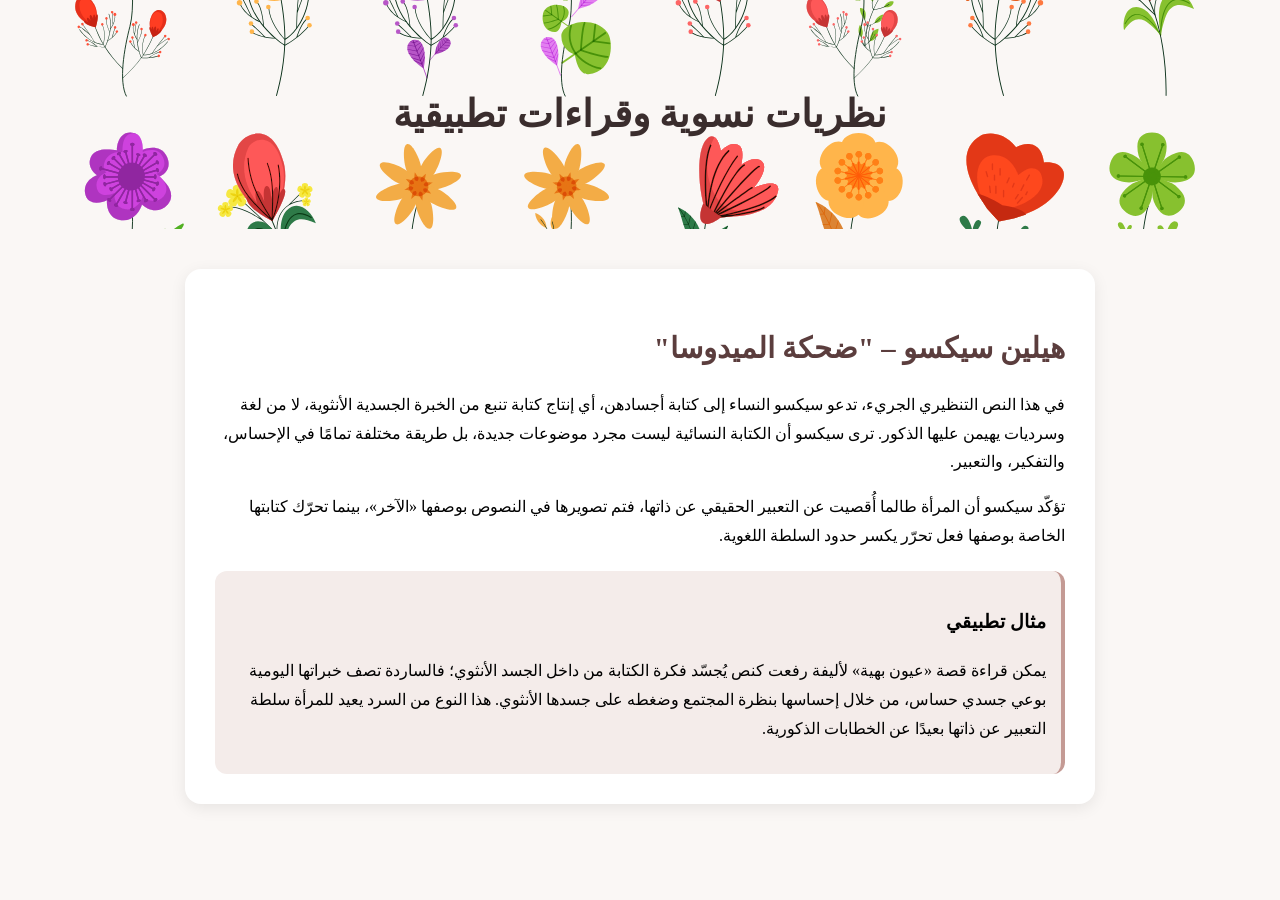
==== index.html @ 8f95ab70 "Rename hi.html to index.html" ====
<!DOCTYPE html>
<html lang="ar" dir="rtl">
  <head>
    <meta charset="UTF-8" />
    <meta name="viewport" content="width=device-width, initial-scale=1.0" />
    <title>نظريات نسوية</title>
    <style>
      body {
        margin: 0;
        padding: 0;
        font-family: 'Amiri', serif;
        background: #faf7f5;
        line-height: 1.8;
      }
      header {
        background: url('flowers.svg') center/cover no-repeat;
        padding: 80px 20px;
        text-align: center;
        color: #3a2d2d;
      }
      header h1 {
        font-size: 2.4rem;
        margin: 0;
      }
      .section {
        max-width: 850px;
        margin: 40px auto;
        background: #ffffff;
        padding: 30px;
        border-radius: 16px;
        box-shadow: 0 4px 16px rgba(0, 0, 0, 0.08);
      }
      .section h2 {
        font-size: 1.8rem;
        margin-bottom: 15px;
        color: #5b3d3d;
      }
      .example {
        background: #f4ecea;
        padding: 15px;
        border-radius: 12px;
        margin-top: 20px;
        border-right: 4px solid #c49a94;
      }
    </style>
  </head>
  <body>
    <header>
      <h1>نظريات نسوية وقراءات تطبيقية</h1>
    </header>

    <section class="section">
      <h2>هيلين سيكسو – "ضحكة الميدوسا"</h2>
      <p>
        في هذا النص التنظيري الجريء، تدعو سيكسو النساء إلى كتابة أجسادهن، أي
        إنتاج كتابة تنبع من الخبرة الجسدية الأنثوية، لا من لغة وسرديات يهيمن
        عليها الذكور. ترى سيكسو أن الكتابة النسائية ليست مجرد موضوعات جديدة، بل
        طريقة مختلفة تمامًا في الإحساس، والتفكير، والتعبير.
      </p>
      <p>
        تؤكّد سيكسو أن المرأة طالما أُقصيت عن التعبير الحقيقي عن ذاتها، فتم
        تصويرها في النصوص بوصفها «الآخر»، بينما تحرّك كتابتها الخاصة بوصفها فعل
        تحرّر يكسر حدود السلطة اللغوية.
      </p>

      <div class="example">
        <h3>مثال تطبيقي</h3>
        <p>
          يمكن قراءة قصة «عيون بهية» لأليفة رفعت كنص يُجسّد فكرة الكتابة من داخل
          الجسد الأنثوي؛ فالساردة تصف خبراتها اليومية بوعي جسدي حساس، من خلال
          إحساسها بنظرة المجتمع وضغطه على جسدها الأنثوي. هذا النوع من السرد يعيد
          للمرأة سلطة التعبير عن ذاتها بعيدًا عن الخطابات الذكورية.
        </p>
      </div>
    </section>
  </body>
</html>
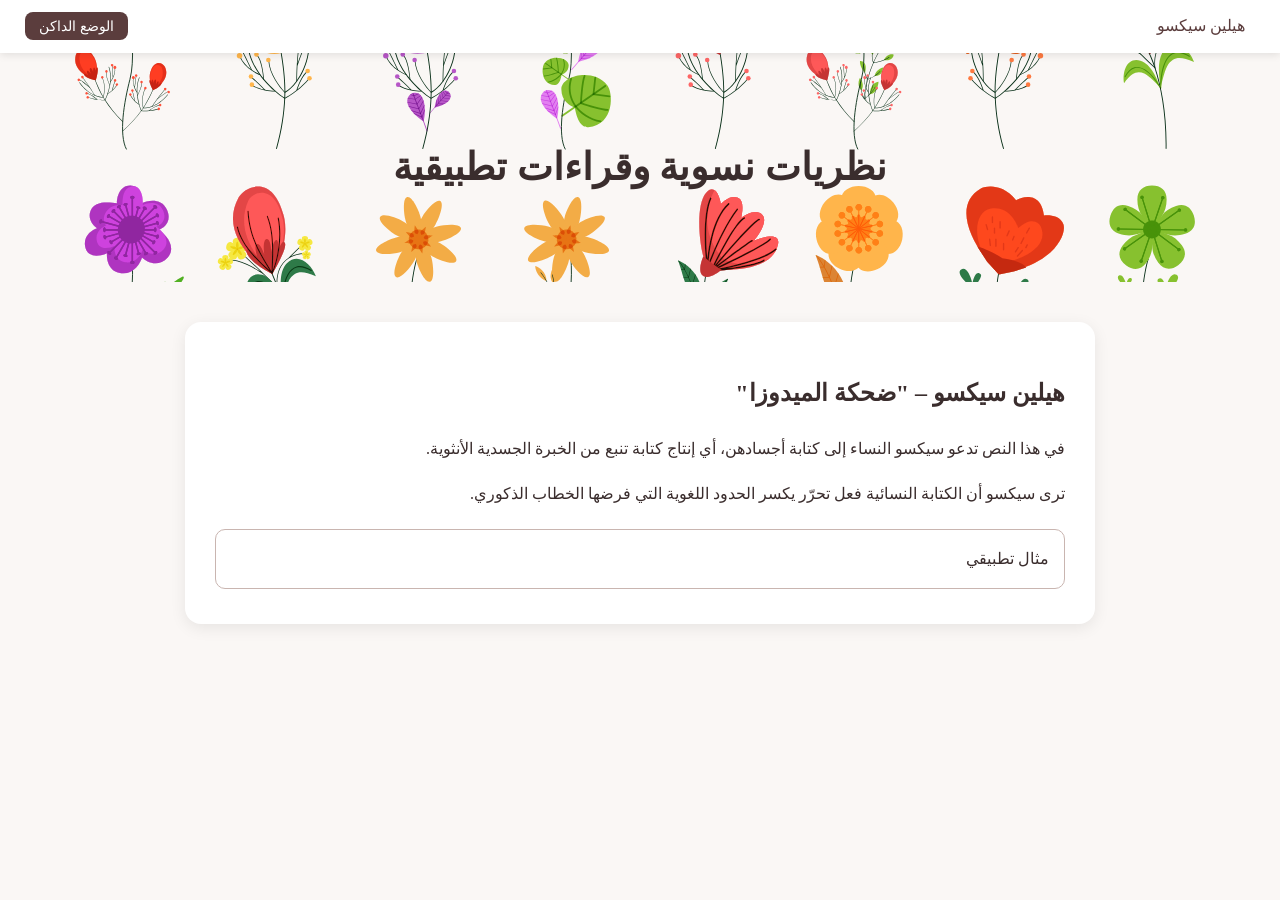
==== commit cccd932d: "make ui changes" ====
--- a/index.html
+++ b/index.html
@@ -9,69 +9,163 @@
         margin: 0;
         padding: 0;
         font-family: 'Amiri', serif;
-        background: #faf7f5;
+        background: var(--bg);
+        color: var(--text);
         line-height: 1.8;
+        transition: background 0.3s, color 0.3s;
       }
+
+      :root {
+        --bg: #faf7f5;
+        --text: #3a2d2d;
+        --card-bg: #ffffff;
+        --accent: #5b3d3d;
+      }
+
+      .dark-mode {
+        --bg: #1e1b1b;
+        --text: #f2e9e4;
+        --card-bg: #2c2727;
+        --accent: #d4c2c2;
+      }
+
       header {
         background: url('flowers.svg') center/cover no-repeat;
         padding: 80px 20px;
         text-align: center;
-        color: #3a2d2d;
       }
+
       header h1 {
         font-size: 2.4rem;
         margin: 0;
       }
+
+      /* Navigation */
+      nav {
+        background: var(--card-bg);
+        padding: 12px 25px;
+        display: flex;
+        justify-content: space-between;
+        align-items: center;
+        position: sticky;
+        top: 0;
+        box-shadow: 0 2px 8px rgba(0, 0, 0, 0.1);
+        z-index: 1000;
+      }
+
+      nav a {
+        color: var(--accent);
+        text-decoration: none;
+        margin: 0 10px;
+        font-size: 1rem;
+      }
+
+      /* Dark mode button */
+      #toggleMode {
+        padding: 6px 14px;
+        border: none;
+        cursor: pointer;
+        background: var(--accent);
+        color: #fff;
+        border-radius: 8px;
+        font-size: 0.9rem;
+      }
+
       .section {
         max-width: 850px;
         margin: 40px auto;
-        background: #ffffff;
+        background: var(--card-bg);
         padding: 30px;
         border-radius: 16px;
         box-shadow: 0 4px 16px rgba(0, 0, 0, 0.08);
+        opacity: 0;
+        transform: translateY(20px);
+        transition: 0.8s ease;
       }
-      .section h2 {
-        font-size: 1.8rem;
-        margin-bottom: 15px;
-        color: #5b3d3d;
+
+      .show {
+        opacity: 1 !important;
+        transform: none !important;
       }
-      .example {
+
+      /* Accordion */
+      .accordion {
+        background: var(--card-bg);
+        border: 1px solid #c9b5b0;
+        padding: 15px;
+        border-radius: 10px;
+        cursor: pointer;
+        margin-top: 20px;
+      }
+
+      .panel {
+        max-height: 0;
+        overflow: hidden;
+        transition: max-height 0.4s ease;
         background: #f4ecea;
-        padding: 15px;
-        border-radius: 12px;
-        margin-top: 20px;
-        border-right: 4px solid #c49a94;
+        padding: 0 15px;
+        border-radius: 10px;
+        margin-top: 5px;
       }
     </style>
   </head>
   <body>
+    <nav>
+      <div>
+        <a href="#cixous">هيلين سيكسو</a>
+      </div>
+      <button id="toggleMode">الوضع الداكن</button>
+    </nav>
+
     <header>
       <h1>نظريات نسوية وقراءات تطبيقية</h1>
     </header>
 
-    <section class="section">
-      <h2>هيلين سيكسو – "ضحكة الميدوسا"</h2>
+    <section class="section" id="cixous">
+      <h2>هيلين سيكسو – "ضحكة الميدوزا"</h2>
       <p>
-        في هذا النص التنظيري الجريء، تدعو سيكسو النساء إلى كتابة أجسادهن، أي
-        إنتاج كتابة تنبع من الخبرة الجسدية الأنثوية، لا من لغة وسرديات يهيمن
-        عليها الذكور. ترى سيكسو أن الكتابة النسائية ليست مجرد موضوعات جديدة، بل
-        طريقة مختلفة تمامًا في الإحساس، والتفكير، والتعبير.
+        في هذا النص تدعو سيكسو النساء إلى كتابة أجسادهن، أي إنتاج كتابة تنبع من
+        الخبرة الجسدية الأنثوية.
       </p>
       <p>
-        تؤكّد سيكسو أن المرأة طالما أُقصيت عن التعبير الحقيقي عن ذاتها، فتم
-        تصويرها في النصوص بوصفها «الآخر»، بينما تحرّك كتابتها الخاصة بوصفها فعل
-        تحرّر يكسر حدود السلطة اللغوية.
+        ترى سيكسو أن الكتابة النسائية فعل تحرّر يكسر الحدود اللغوية التي فرضها
+        الخطاب الذكوري.
       </p>
 
-      <div class="example">
-        <h3>مثال تطبيقي</h3>
+      <div class="accordion">مثال تطبيقي</div>
+      <div class="panel">
         <p>
-          يمكن قراءة قصة «عيون بهية» لأليفة رفعت كنص يُجسّد فكرة الكتابة من داخل
-          الجسد الأنثوي؛ فالساردة تصف خبراتها اليومية بوعي جسدي حساس، من خلال
-          إحساسها بنظرة المجتمع وضغطه على جسدها الأنثوي. هذا النوع من السرد يعيد
-          للمرأة سلطة التعبير عن ذاتها بعيدًا عن الخطابات الذكورية.
+          يمكن قراءة قصة «عيون بهية» لأليفة رفعت كنص يُجسّد الكتابة المنبثقة من
+          الجسد الأنثوي، إذ تصف الساردة خبراتها اليومية بوعي جسدي حساس.
         </p>
       </div>
     </section>
+
+    <script>
+      // Dark mode toggle
+      document.getElementById('toggleMode').onclick = function () {
+        document.body.classList.toggle('dark-mode');
+      };
+
+      // Scroll reveal
+      const sections = document.querySelectorAll('.section');
+      const reveal = () => {
+        sections.forEach((sec) => {
+          const rect = sec.getBoundingClientRect();
+          if (rect.top < window.innerHeight - 100) sec.classList.add('show');
+        });
+      };
+      window.addEventListener('scroll', reveal);
+      reveal();
+
+      // Accordion
+      const acc = document.querySelector('.accordion');
+      const panel = document.querySelector('.panel');
+      acc.addEventListener('click', () => {
+        panel.style.maxHeight = panel.style.maxHeight
+          ? null
+          : panel.scrollHeight + 'px';
+      });
+    </script>
   </body>
 </html>
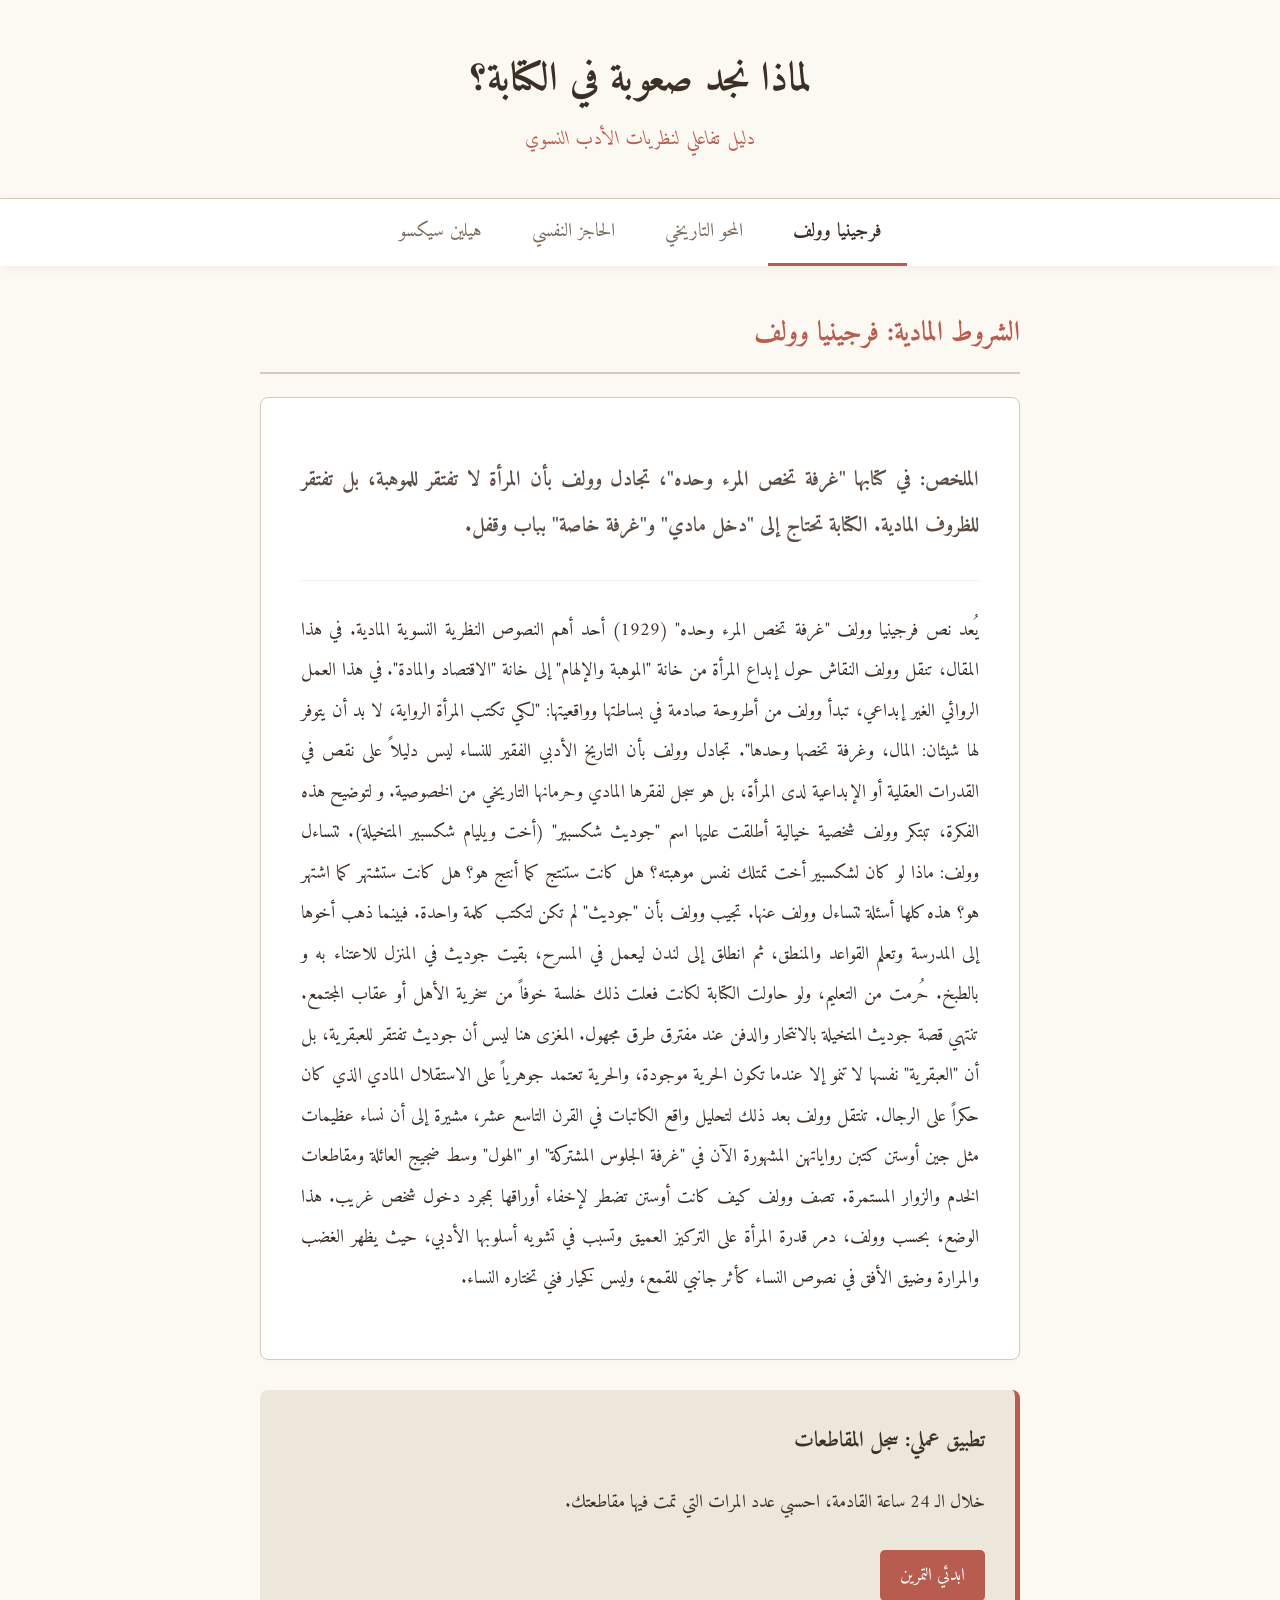
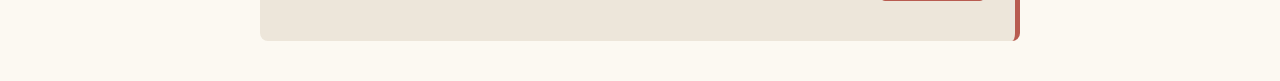
==== commit 2635fa46: "theory update and ui changes" ====
--- a/index.html
+++ b/index.html
@@ -3,169 +3,193 @@
   <head>
     <meta charset="UTF-8" />
     <meta name="viewport" content="width=device-width, initial-scale=1.0" />
-    <title>نظريات نسوية</title>
-    <style>
-      body {
-        margin: 0;
-        padding: 0;
-        font-family: 'Amiri', serif;
-        background: var(--bg);
-        color: var(--text);
-        line-height: 1.8;
-        transition: background 0.3s, color 0.3s;
-      }
+    <title>مشروع الكتابة النسوية</title>
 
-      :root {
-        --bg: #faf7f5;
-        --text: #3a2d2d;
-        --card-bg: #ffffff;
-        --accent: #5b3d3d;
-      }
+    <link rel="stylesheet" href="style.css" />
 
-      .dark-mode {
-        --bg: #1e1b1b;
-        --text: #f2e9e4;
-        --card-bg: #2c2727;
-        --accent: #d4c2c2;
-      }
-
-      header {
-        background: url('flowers.svg') center/cover no-repeat;
-        padding: 80px 20px;
-        text-align: center;
-      }
-
-      header h1 {
-        font-size: 2.4rem;
-        margin: 0;
-      }
-
-      /* Navigation */
-      nav {
-        background: var(--card-bg);
-        padding: 12px 25px;
-        display: flex;
-        justify-content: space-between;
-        align-items: center;
-        position: sticky;
-        top: 0;
-        box-shadow: 0 2px 8px rgba(0, 0, 0, 0.1);
-        z-index: 1000;
-      }
-
-      nav a {
-        color: var(--accent);
-        text-decoration: none;
-        margin: 0 10px;
-        font-size: 1rem;
-      }
-
-      /* Dark mode button */
-      #toggleMode {
-        padding: 6px 14px;
-        border: none;
-        cursor: pointer;
-        background: var(--accent);
-        color: #fff;
-        border-radius: 8px;
-        font-size: 0.9rem;
-      }
-
-      .section {
-        max-width: 850px;
-        margin: 40px auto;
-        background: var(--card-bg);
-        padding: 30px;
-        border-radius: 16px;
-        box-shadow: 0 4px 16px rgba(0, 0, 0, 0.08);
-        opacity: 0;
-        transform: translateY(20px);
-        transition: 0.8s ease;
-      }
-
-      .show {
-        opacity: 1 !important;
-        transform: none !important;
-      }
-
-      /* Accordion */
-      .accordion {
-        background: var(--card-bg);
-        border: 1px solid #c9b5b0;
-        padding: 15px;
-        border-radius: 10px;
-        cursor: pointer;
-        margin-top: 20px;
-      }
-
-      .panel {
-        max-height: 0;
-        overflow: hidden;
-        transition: max-height 0.4s ease;
-        background: #f4ecea;
-        padding: 0 15px;
-        border-radius: 10px;
-        margin-top: 5px;
-      }
-    </style>
+    <link rel="preconnect" href="https://fonts.googleapis.com" />
+    <link rel="preconnect" href="https://fonts.gstatic.com" crossorigin />
+    <link
+      href="https://fonts.googleapis.com/css2?family=Amiri:ital,wght@0,400;0,700;1,400&display=swap"
+      rel="stylesheet"
+    />
   </head>
   <body>
-    <nav>
-      <div>
-        <a href="#cixous">هيلين سيكسو</a>
-      </div>
-      <button id="toggleMode">الوضع الداكن</button>
+    <header>
+      <h1>لماذا نجد صعوبة في الكتابة؟</h1>
+      <div class="subtitle">دليل تفاعلي لنظريات الأدب النسوي</div>
+    </header>
+
+    <!-- The Navigation Bar -->
+    <nav class="main-nav">
+      <button class="nav-btn active" data-target="woolf">فرجينيا وولف</button>
+      <button class="nav-btn" data-target="spender">المحو التاريخي</button>
+      <button class="nav-btn" data-target="gilbert">الحاجز النفسي</button>
+      <button class="nav-btn" data-target="cixous">هيلين سيكسو</button>
     </nav>
 
-    <header>
-      <h1>نظريات نسوية وقراءات تطبيقية</h1>
-    </header>
+    <main class="container">
+      <!-- Section 1: Woolf -->
+      <section id="woolf" class="theory-section active">
+        <h2>الشروط المادية: فرجينيا وولف</h2>
+        <div class="reading-content">
+          <p class="intro">
+            <strong>الملخص:</strong> في كتابها "غرفة تخص المرء وحده"، تجادل وولف
+            بأن المرأة لا تفتقر للموهبة، بل تفتقر للظروف المادية. الكتابة تحتاج
+            إلى "دخل مادي" و"غرفة خاصة" بباب وقفل.
+          </p>
 
-    <section class="section" id="cixous">
-      <h2>هيلين سيكسو – "ضحكة الميدوزا"</h2>
-      <p>
-        في هذا النص تدعو سيكسو النساء إلى كتابة أجسادهن، أي إنتاج كتابة تنبع من
-        الخبرة الجسدية الأنثوية.
-      </p>
-      <p>
-        ترى سيكسو أن الكتابة النسائية فعل تحرّر يكسر الحدود اللغوية التي فرضها
-        الخطاب الذكوري.
-      </p>
+          <hr />
+          <p>
+            يُعد نص فرجينيا وولف "غرفة تخص المرء وحده" (1929) أحد أهم النصوص
+            النظرية النسوية المادية. في هذا المقال، تنقل وولف النقاش حول إبداع
+            المرأة من خانة "الموهبة والإلهام" إلى خانة "الاقتصاد والمادة". في
+            هذا العمل الروائي الغير إبداعي، تبدأ وولف من أطروحة صادمة في بساطتها
+            وواقعيتها: "لكي تكتب المرأة الرواية، لا بد أن يتوفر لها شيئان:
+            المال، وغرفة تخصها وحدها". تجادل وولف بأن التاريخ الأدبي الفقير
+            للنساء ليس دليلاً على نقص في القدرات العقلية أو الإبداعية لدى
+            المرأة، بل هو سجل لفقرها المادي وحرمانها التاريخي من الخصوصية. و
+            لتوضيح هذه الفكرة، تبتكر وولف شخصية خيالية أطلقت عليها اسم "جوديث
+            شكسبير" (أخت ويليام شكسبير المتخيلة). تتساءل وولف: ماذا لو كان
+            لشكسبير أخت تمتلك نفس موهبته؟ هل كانت ستنتج كما أنتج هو؟ هل كانت
+            ستشتهر كما اشتهر هو؟ هذه كلها أسئلة تتساءل وولف عنها. تجيب وولف بأن
+            "جوديث" لم تكن لتكتب كلمة واحدة. فبينما ذهب أخوها إلى المدرسة وتعلم
+            القواعد والمنطق، ثم انطلق إلى لندن ليعمل في المسرح، بقيت جوديث في
+            المنزل للاعتناء به و بالطبخ. حُرمت من التعليم، ولو حاولت الكتابة
+            لكانت فعلت ذلك خلسة خوفاً من سخرية الأهل أو عقاب المجتمع. تنتهي قصة
+            جوديث المتخيلة بالانتحار والدفن عند مفترق طرق مجهول. المغزى هنا ليس
+            أن جوديث تفتقر للعبقرية، بل أن "العبقرية" نفسها لا تنمو إلا عندما
+            تكون الحرية موجودة، والحرية تعتمد جوهرياً على الاستقلال المادي الذي
+            كان حكراً على الرجال. تنتقل وولف بعد ذلك لتحليل واقع الكاتبات في
+            القرن التاسع عشر، مشيرة إلى أن نساء عظيمات مثل جين أوستن كتبن
+            رواياتهن المشهورة الآن في "غرفة الجلوس المشتركة" او "الهول" وسط ضجيج
+            العائلة ومقاطعات الخدم والزوار المستمرة. تصف وولف كيف كانت أوستن
+            تضطر لإخفاء أوراقها بمجرد دخول شخص غريب. هذا الوضع، بحسب وولف، دمر
+            قدرة المرأة على التركيز العميق وتسبب في تشويه أسلوبها الأدبي، حيث
+            يظهر الغضب والمرارة وضيق الأفق في نصوص النساء كأثر جانبي للقمع، وليس
+            كخيار فني تختاره النساء.
+          </p>
+        </div>
 
-      <div class="accordion">مثال تطبيقي</div>
-      <div class="panel">
-        <p>
-          يمكن قراءة قصة «عيون بهية» لأليفة رفعت كنص يُجسّد الكتابة المنبثقة من
-          الجسد الأنثوي، إذ تصف الساردة خبراتها اليومية بوعي جسدي حساس.
-        </p>
-      </div>
-    </section>
+        <!-- The Interactive Tool (Isolated Box) -->
+        <div class="interactive-box">
+          <h3>تطبيق عملي: سجل المقاطعات</h3>
+          <p>
+            خلال الـ 24 ساعة القادمة، احسبي عدد المرات التي تمت فيها مقاطعتك.
+          </p>
+          <button class="action-btn">ابدئي التمرين</button>
+          <div class="result-panel">
+            <p>
+              <strong>المهمة:</strong> قارني عدد مقاطعاتك بوقت الرجال في المنزل.
+              هل وقتك "ملك عام" للعائلة؟
+            </p>
+          </div>
+        </div>
+      </section>
 
-    <script>
-      // Dark mode toggle
-      document.getElementById('toggleMode').onclick = function () {
-        document.body.classList.toggle('dark-mode');
-      };
+      <!-- Section 2: Spender & Moers -->
+      <section id="spender" class="theory-section">
+        <h2>المحو التاريخي: ديل سبندر وإلين مورز</h2>
+        <div class="reading-content">
+          <p class="intro">
+            <strong>الملخص:</strong> لوريم ايبسوم دولار سيت أميت ,كونسيكتيتور
+            أدايبا يسكينج أليايت,سيت دو أيوسمود تيمبور أنكايديديونتيوت لابوري ات
+            دولار ماجنا أليكيوا . يوت انيم أد مينيم فينايم,كيواس نوستريد أكسير
+            سيتاشن يللأمكو لابورأس نيسي يت أليكيوب أكس أيا كوممودو كونسيكيوات .
+            ديواس أيوتي أريري دولار إن ريبريهينديرأيت فوليوبتاتي فيلايت أيسسي
+            كايلليوم دولار أيو فيجايت نيولا باراياتيور. أيكسسيبتيور ساينت
+            أوككايكات كيوبايداتات نون بروايدينت ,سيونت ان كيولبا كيو أوفيسيا
+            ديسيريونتموليت انيم أيدي ايست لابوريوم
+          </p>
+          <hr />
+          <p>
+            [هنا النص الكامل للنظرية... كيف يتم استبعاد النساء من المناهج
+            الدراسية، وكيف يولد ذلك الشعور باليُتم الأدبي...]
+          </p>
+        </div>
 
-      // Scroll reveal
-      const sections = document.querySelectorAll('.section');
-      const reveal = () => {
-        sections.forEach((sec) => {
-          const rect = sec.getBoundingClientRect();
-          if (rect.top < window.innerHeight - 100) sec.classList.add('show');
-        });
-      };
-      window.addEventListener('scroll', reveal);
-      reveal();
+        <div class="interactive-box">
+          <h3>تطبيق عملي: شجرة العائلة المفقودة</h3>
+          <p>حاولي تذكر أسماء 5 كاتبات عراقيات قرأتِ لهن في المدرسة.</p>
+          <button class="action-btn">كشف الحقيقة</button>
+          <div class="result-panel">
+            <p>
+              <strong>المهمة:</strong> إذا لم تستطيعي، فهذا دليل على "المحو".
+              ابحثي اليوم عن كاتبة منسية واقرئي لها.
+            </p>
+          </div>
+        </div>
+      </section>
 
-      // Accordion
-      const acc = document.querySelector('.accordion');
-      const panel = document.querySelector('.panel');
-      acc.addEventListener('click', () => {
-        panel.style.maxHeight = panel.style.maxHeight
-          ? null
-          : panel.scrollHeight + 'px';
-      });
-    </script>
+      <!-- Section 3: Gilbert & Gubar -->
+      <section id="gilbert" class="theory-section">
+        <h2>الحاجز النفسي: جيلبرت وجوبار</h2>
+        <div class="reading-content">
+          <p class="intro">
+            <strong>الملخص:</strong> لوريم ايبسوم دولار سيت أميت ,كونسيكتيتور
+            أدايبا يسكينج أليايت,سيت دو أيوسمود تيمبور أنكايديديونتيوت لابوري ات
+            دولار ماجنا أليكيوا . يوت انيم أد مينيم فينايم,كيواس نوستريد أكسير
+            سيتاشن يللأمكو لابورأس نيسي يت أليكيوب أكس أيا كوممودو كونسيكيوات .
+            ديواس أيوتي أريري دولار إن ريبريهينديرأيت فوليوبتاتي فيلايت أيسسي
+            كايلليوم دولار أيو فيجايت نيولا باراياتيور. أيكسسيبتيور ساينت
+            أوككايكات كيوبايداتات نون بروايدينت ,سيونت ان كيولبا كيو أوفيسيا
+            ديسيريونتموليت انيم أيدي ايست لابوريوم
+          </p>
+          <hr />
+          <p>
+            [هنا النص الكامل... ثنائية "الملاك" و"المجنونة"، وكيف تتحول هذه
+            الثنائية اليوم إلى خوف من النشر والكتابة...]
+          </p>
+        </div>
+
+        <div class="interactive-box">
+          <h3>تطبيق عملي: تشخيص الناقد الداخلي</h3>
+          <p>اكتبي جملة كنتِ تخافين من نشرها.</p>
+          <button class="action-btn">تحليل الخوف</button>
+          <div class="result-panel">
+            <p>
+              <strong>المهمة:</strong> هل خفتِ لأنها "خاطئة"، أم لأنك خفتِ أن
+              يتم وصفك بـ "الهجومية"؟ هذا صوت المجتمع، وليس صوتك.
+            </p>
+          </div>
+        </div>
+      </section>
+
+      <!-- Section 4: Cixous -->
+      <section id="cixous" class="theory-section">
+        <h2>الحل: هيلين سيكسو</h2>
+        <div class="reading-content">
+          <p class="intro">
+            <strong>الملخص:</strong> لوريم ايبسوم دولار سيت أميت ,كونسيكتيتور
+            أدايبا يسكينج أليايت,سيت دو أيوسمود تيمبور أنكايديديونتيوت لابوري ات
+            دولار ماجنا أليكيوا . يوت انيم أد مينيم فينايم,كيواس نوستريد أكسير
+            سيتاشن يللأمكو لابورأس نيسي يت أليكيوب أكس أيا كوممودو كونسيكيوات .
+            ديواس أيوتي أريري دولار إن ريبريهينديرأيت فوليوبتاتي فيلايت أيسسي
+            كايلليوم دولار أيو فيجايت نيولا باراياتيور. أيكسسيبتيور ساينت
+            أوككايكات كيوبايداتات نون بروايدينت ,سيونت ان كيولبا كيو أوفيسيا
+            ديسيريونتموليت انيم أيدي ايست لابوريوم
+          </p>
+          <hr />
+          <p>
+            [هنا النص الكامل... مفهوم "الكتابة بالجسد" وكيف نتخلص من المنطق
+            الصارم...]
+          </p>
+        </div>
+
+        <div class="interactive-box">
+          <h3>تطبيق عملي: الكتابة بالجسد</h3>
+          <p>اضبطي المؤقت لـ 5 دقائق واكتبي دون توقف.</p>
+          <button class="action-btn">بدء الكتابة</button>
+          <div class="result-panel">
+            <p>
+              <strong>المهمة:</strong> صفي شعوراً جسدياً حالياً دون استخدام
+              المنطق. دعي النص يتدفق.
+            </p>
+          </div>
+        </div>
+      </section>
+    </main>
+
+    <script src="script.js"></script>
   </body>
 </html>
--- a/style.css
+++ b/style.css
@@ -0,0 +1,208 @@
+:root {
+  --bg-color: #fcf9f2;
+  --text-color: #3b2f26;
+  --accent-color: #b85c50;
+  --secondary-bg: #ede6da;
+  --border-color: #d6cbb8;
+  --nav-bg: #fff;
+  --font-main: 'Amiri', serif;
+}
+
+* {
+  box-sizing: border-box;
+}
+
+body {
+  margin: 0;
+  padding: 0;
+  font-family: var(--font-main);
+  background-color: var(--bg-color);
+  color: var(--text-color);
+  line-height: 2;
+  font-size: 1.15rem;
+}
+
+.skip-link {
+  position: absolute;
+  top: -50px;
+  right: 10px;
+  background: var(--accent-color);
+  color: #fff;
+  padding: 10px;
+  z-index: 1100;
+  text-decoration: none;
+  transition: top 0.3s;
+}
+
+.skip-link:focus {
+  top: 10px;
+}
+
+header {
+  text-align: center;
+  padding: 40px 20px;
+  background-color: var(--bg-color);
+  border-bottom: 1px solid var(--border-color);
+}
+
+h1 {
+  margin: 0;
+  font-size: 2.5rem;
+  color: var(--text-color);
+}
+
+.subtitle {
+  color: var(--accent-color);
+  font-style: italic;
+  font-size: 1.2rem;
+}
+
+.main-nav {
+  display: flex;
+  justify-content: center;
+  background-color: var(--nav-bg);
+  box-shadow: 0 2px 10px rgba(0, 0, 0, 0.05);
+  position: sticky;
+  top: 0;
+  z-index: 1000;
+  flex-wrap: wrap;
+}
+
+.nav-btn {
+  background: none;
+  border: none;
+  padding: 15px 25px;
+  font-family: var(--font-main);
+  font-size: 1.2rem;
+  cursor: pointer;
+  color: #7a6a5a;
+  border-bottom: 3px solid transparent;
+  transition: all 0.3s;
+}
+
+.nav-btn:hover {
+  background-color: #fcf9f2;
+  color: var(--accent-color);
+}
+
+.nav-btn.active {
+  color: var(--text-color);
+  border-bottom: 3px solid var(--accent-color);
+  font-weight: bold;
+}
+
+.container {
+  max-width: 800px;
+  margin: 40px auto;
+  padding: 0 20px;
+}
+
+.theory-section {
+  display: none;
+  animation: fadeIn 0.5s;
+}
+
+.theory-section.active {
+  display: block;
+}
+
+@keyframes fadeIn {
+  from {
+    opacity: 0;
+    transform: translateY(10px);
+  }
+  to {
+    opacity: 1;
+    transform: translateY(0);
+  }
+}
+
+h2 {
+  color: var(--accent-color);
+  border-bottom: 2px solid var(--border-color);
+  padding-bottom: 10px;
+  margin-top: 0;
+}
+
+.reading-content {
+  background: #fff;
+  padding: 40px;
+  border-radius: 8px;
+  border: 1px solid var(--border-color);
+  margin-bottom: 30px;
+  box-shadow: 0 2px 5px rgba(0, 0, 0, 0.02);
+}
+
+.reading-content p {
+  text-align: justify;
+  text-justify: inter-word;
+  line-height: 2.2;
+  margin-bottom: 20px;
+}
+
+.intro {
+  font-size: 1.3rem;
+  margin-bottom: 20px;
+  color: #5b4d44;
+  font-weight: bold;
+}
+
+hr {
+  border: 0;
+  border-top: 1px solid #eee;
+  margin: 30px 0;
+}
+
+.interactive-box {
+  background-color: var(--secondary-bg);
+  padding: 30px;
+  border-radius: 8px;
+  border-right: 5px solid var(--accent-color);
+}
+
+.interactive-box h3 {
+  margin-top: 0;
+  color: var(--text-color);
+}
+
+.action-btn {
+  background-color: var(--accent-color);
+  color: #fff;
+  border: none;
+  padding: 10px 20px;
+  font-family: var(--font-main);
+  font-size: 1.1rem;
+  border-radius: 5px;
+  cursor: pointer;
+  margin-top: 10px;
+}
+
+.action-btn:hover {
+  background-color: #a04b40;
+}
+
+.result-panel {
+  max-height: 0;
+  overflow: hidden;
+  transition: max-height 0.4s ease;
+  margin-top: 10px;
+  background: rgba(255, 255, 255, 0.5);
+  padding: 0 15px;
+  border-radius: 5px;
+}
+
+@media (max-width: 600px) {
+  .nav-btn {
+    flex: 1 1 50%;
+    text-align: center;
+    border-bottom: 1px solid #eee;
+  }
+
+  .nav-btn.active {
+    border-bottom: 3px solid var(--accent-color);
+  }
+
+  .reading-content {
+    padding: 20px;
+  }
+}
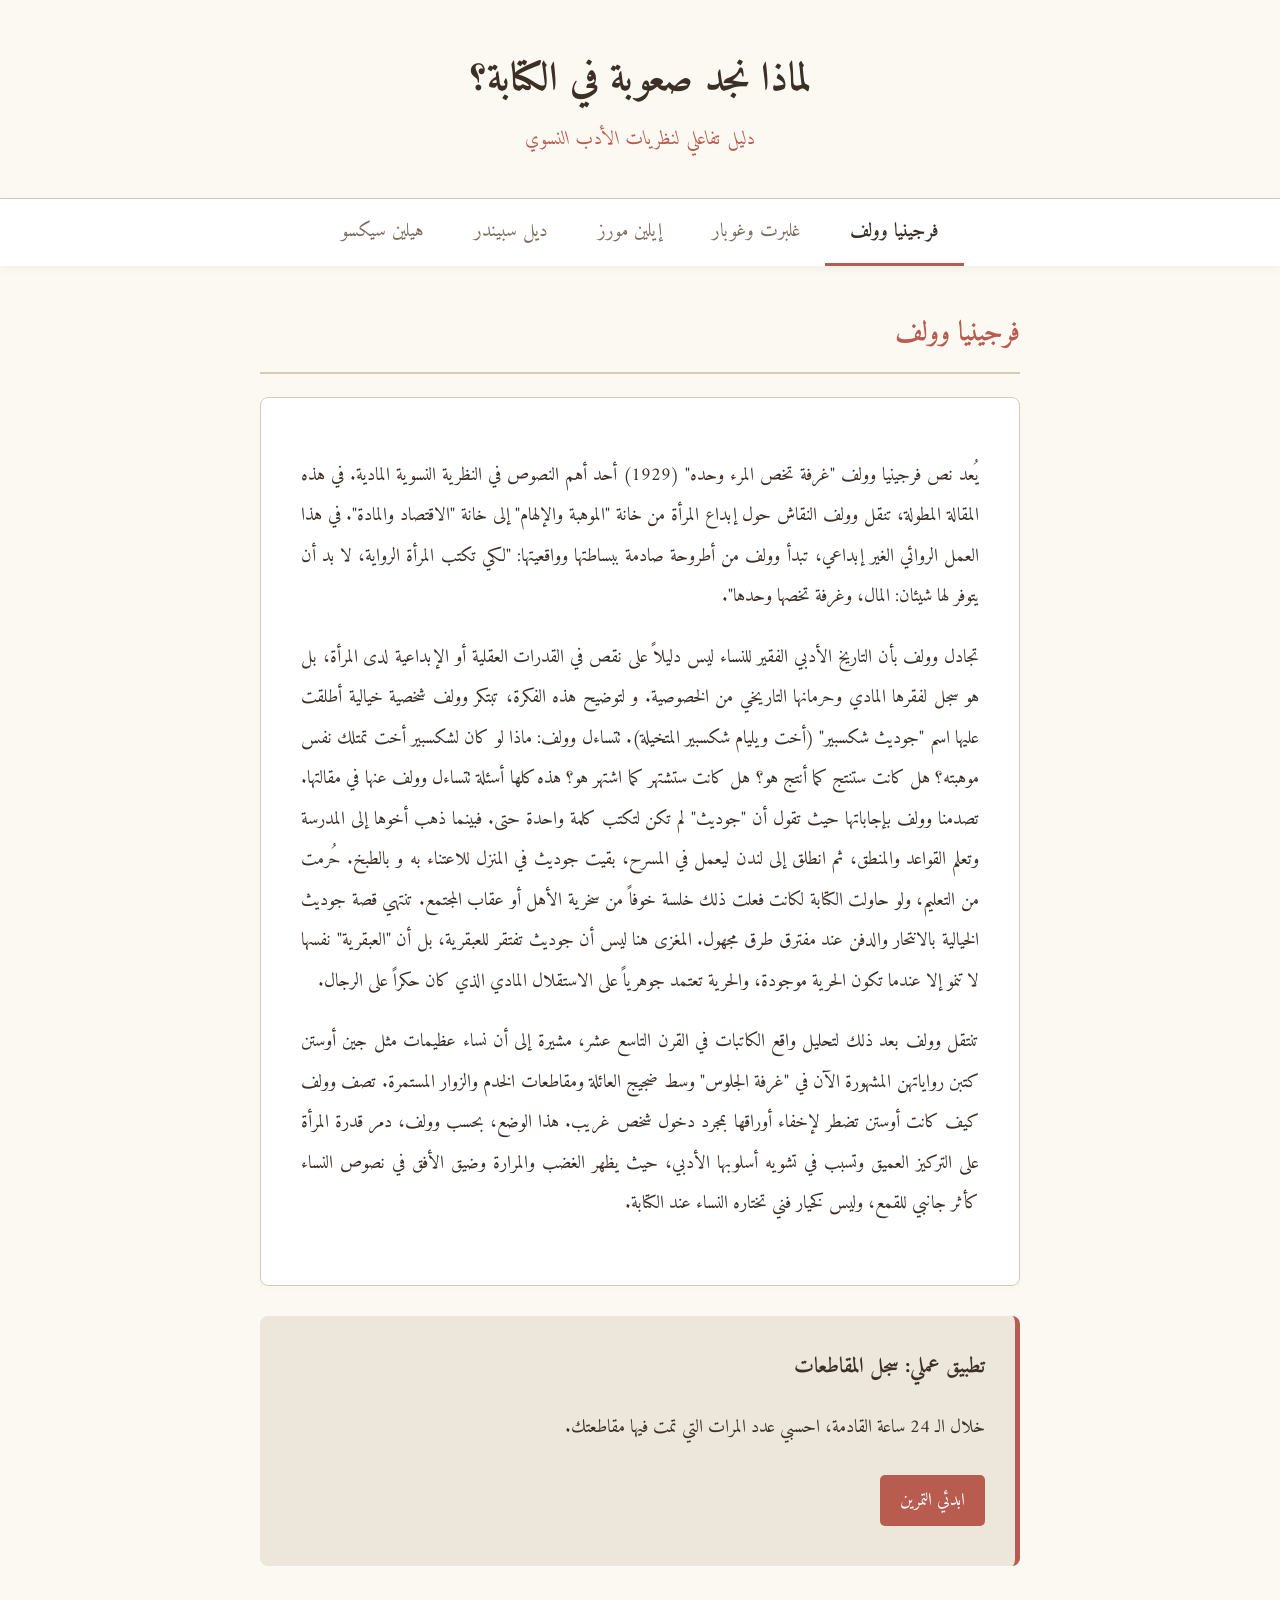
==== commit 13bf1f20: "update theory summaries" ====
--- a/index.html
+++ b/index.html
@@ -13,6 +13,20 @@
       href="https://fonts.googleapis.com/css2?family=Amiri:ital,wght@0,400;0,700;1,400&display=swap"
       rel="stylesheet"
     />
+
+    <script
+      async
+      src="https://www.googletagmanager.com/gtag/js?id=G-BK69WPKWYD"
+    ></script>
+    <script>
+      window.dataLayer = window.dataLayer || [];
+      function gtag() {
+        dataLayer.push(arguments);
+      }
+      gtag('js', new Date());
+
+      gtag('config', 'G-BK69WPKWYD');
+    </script>
   </head>
   <body>
     <header>
@@ -20,58 +34,53 @@
       <div class="subtitle">دليل تفاعلي لنظريات الأدب النسوي</div>
     </header>
 
-    <!-- The Navigation Bar -->
     <nav class="main-nav">
       <button class="nav-btn active" data-target="woolf">فرجينيا وولف</button>
-      <button class="nav-btn" data-target="spender">المحو التاريخي</button>
-      <button class="nav-btn" data-target="gilbert">الحاجز النفسي</button>
+      <button class="nav-btn" data-target="gilbert">غلبرت وغوبار</button>
+      <button class="nav-btn" data-target="moers">إيلين مورز</button>
+      <button class="nav-btn" data-target="spender">ديل سبيندر</button>
       <button class="nav-btn" data-target="cixous">هيلين سيكسو</button>
     </nav>
 
     <main class="container">
-      <!-- Section 1: Woolf -->
       <section id="woolf" class="theory-section active">
-        <h2>الشروط المادية: فرجينيا وولف</h2>
-        <div class="reading-content">
-          <p class="intro">
-            <strong>الملخص:</strong> في كتابها "غرفة تخص المرء وحده"، تجادل وولف
-            بأن المرأة لا تفتقر للموهبة، بل تفتقر للظروف المادية. الكتابة تحتاج
-            إلى "دخل مادي" و"غرفة خاصة" بباب وقفل.
-          </p>
-
-          <hr />
-          <p>
-            يُعد نص فرجينيا وولف "غرفة تخص المرء وحده" (1929) أحد أهم النصوص
-            النظرية النسوية المادية. في هذا المقال، تنقل وولف النقاش حول إبداع
-            المرأة من خانة "الموهبة والإلهام" إلى خانة "الاقتصاد والمادة". في
-            هذا العمل الروائي الغير إبداعي، تبدأ وولف من أطروحة صادمة في بساطتها
-            وواقعيتها: "لكي تكتب المرأة الرواية، لا بد أن يتوفر لها شيئان:
-            المال، وغرفة تخصها وحدها". تجادل وولف بأن التاريخ الأدبي الفقير
-            للنساء ليس دليلاً على نقص في القدرات العقلية أو الإبداعية لدى
-            المرأة، بل هو سجل لفقرها المادي وحرمانها التاريخي من الخصوصية. و
-            لتوضيح هذه الفكرة، تبتكر وولف شخصية خيالية أطلقت عليها اسم "جوديث
-            شكسبير" (أخت ويليام شكسبير المتخيلة). تتساءل وولف: ماذا لو كان
-            لشكسبير أخت تمتلك نفس موهبته؟ هل كانت ستنتج كما أنتج هو؟ هل كانت
-            ستشتهر كما اشتهر هو؟ هذه كلها أسئلة تتساءل وولف عنها. تجيب وولف بأن
-            "جوديث" لم تكن لتكتب كلمة واحدة. فبينما ذهب أخوها إلى المدرسة وتعلم
-            القواعد والمنطق، ثم انطلق إلى لندن ليعمل في المسرح، بقيت جوديث في
-            المنزل للاعتناء به و بالطبخ. حُرمت من التعليم، ولو حاولت الكتابة
-            لكانت فعلت ذلك خلسة خوفاً من سخرية الأهل أو عقاب المجتمع. تنتهي قصة
-            جوديث المتخيلة بالانتحار والدفن عند مفترق طرق مجهول. المغزى هنا ليس
-            أن جوديث تفتقر للعبقرية، بل أن "العبقرية" نفسها لا تنمو إلا عندما
-            تكون الحرية موجودة، والحرية تعتمد جوهرياً على الاستقلال المادي الذي
-            كان حكراً على الرجال. تنتقل وولف بعد ذلك لتحليل واقع الكاتبات في
-            القرن التاسع عشر، مشيرة إلى أن نساء عظيمات مثل جين أوستن كتبن
-            رواياتهن المشهورة الآن في "غرفة الجلوس المشتركة" او "الهول" وسط ضجيج
-            العائلة ومقاطعات الخدم والزوار المستمرة. تصف وولف كيف كانت أوستن
-            تضطر لإخفاء أوراقها بمجرد دخول شخص غريب. هذا الوضع، بحسب وولف، دمر
-            قدرة المرأة على التركيز العميق وتسبب في تشويه أسلوبها الأدبي، حيث
-            يظهر الغضب والمرارة وضيق الأفق في نصوص النساء كأثر جانبي للقمع، وليس
-            كخيار فني تختاره النساء.
-          </p>
-        </div>
-
-        <!-- The Interactive Tool (Isolated Box) -->
+        <h2>فرجينيا وولف</h2>
+        <div class="reading-content">
+          <p>
+            يُعد نص فرجينيا وولف "غرفة تخص المرء وحده" (1929) أحد أهم النصوص في
+            النظرية النسوية المادية. في هذه المقالة المطولة، تنقل وولف النقاش
+            حول إبداع المرأة من خانة "الموهبة والإلهام" إلى خانة "الاقتصاد
+            والمادة". في هذا العمل الروائي الغير إبداعي، تبدأ وولف من أطروحة
+            صادمة ببساطتها وواقعيتها: "لكي تكتب المرأة الرواية، لا بد أن يتوفر
+            لها شيئان: المال، وغرفة تخصها وحدها".
+          </p>
+          <p>
+            تجادل وولف بأن التاريخ الأدبي الفقير للنساء ليس دليلاً على نقص في
+            القدرات العقلية أو الإبداعية لدى المرأة، بل هو سجل لفقرها المادي
+            وحرمانها التاريخي من الخصوصية. و لتوضيح هذه الفكرة، تبتكر وولف شخصية
+            خيالية أطلقت عليها اسم "جوديث شكسبير" (أخت ويليام شكسبير المتخيلة).
+            تتساءل وولف: ماذا لو كان لشكسبير أخت تمتلك نفس موهبته؟ هل كانت ستنتج
+            كما أنتج هو؟ هل كانت ستشتهر كما اشتهر هو؟ هذه كلها أسئلة تتساءل وولف
+            عنها في مقالتها. تصدمنا وولف بإجاباتها حيث تقول أن "جوديث" لم تكن
+            لتكتب كلمة واحدة حتى. فبينما ذهب أخوها إلى المدرسة وتعلم القواعد
+            والمنطق، ثم انطلق إلى لندن ليعمل في المسرح، بقيت جوديث في المنزل
+            للاعتناء به و بالطبخ. حُرمت من التعليم، ولو حاولت الكتابة لكانت فعلت
+            ذلك خلسة خوفاً من سخرية الأهل أو عقاب المجتمع. تنتهي قصة جوديث
+            الخيالية بالانتحار والدفن عند مفترق طرق مجهول. المغزى هنا ليس أن
+            جوديث تفتقر للعبقرية، بل أن "العبقرية" نفسها لا تنمو إلا عندما تكون
+            الحرية موجودة، والحرية تعتمد جوهرياً على الاستقلال المادي الذي كان
+            حكراً على الرجال.
+          </p>
+          <p>
+            تنتقل وولف بعد ذلك لتحليل واقع الكاتبات في القرن التاسع عشر، مشيرة
+            إلى أن نساء عظيمات مثل جين أوستن كتبن رواياتهن المشهورة الآن في
+            "غرفة الجلوس" وسط ضجيج العائلة ومقاطعات الخدم والزوار المستمرة. تصف
+            وولف كيف كانت أوستن تضطر لإخفاء أوراقها بمجرد دخول شخص غريب. هذا
+            الوضع، بحسب وولف، دمر قدرة المرأة على التركيز العميق وتسبب في تشويه
+            أسلوبها الأدبي، حيث يظهر الغضب والمرارة وضيق الأفق في نصوص النساء
+            كأثر جانبي للقمع، وليس كخيار فني تختاره النساء عند الكتابة.
+          </p>
+        </div>
         <div class="interactive-box">
           <h3>تطبيق عملي: سجل المقاطعات</h3>
           <p>
@@ -80,34 +89,152 @@
           <button class="action-btn">ابدئي التمرين</button>
           <div class="result-panel">
             <p>
-              <strong>المهمة:</strong> قارني عدد مقاطعاتك بوقت الرجال في المنزل.
-              هل وقتك "ملك عام" للعائلة؟
-            </p>
-          </div>
-        </div>
-      </section>
-
-      <!-- Section 2: Spender & Moers -->
+              <strong>المهمة:</strong> قارني وقتك بوقت الرجال في العائلة. هل
+              وقتك "ملك عام"؟
+            </p>
+          </div>
+        </div>
+      </section>
+
+      <section id="gilbert" class="theory-section">
+        <h2>غلبرت وغوبار</h2>
+        <div class="reading-content">
+          <p>
+            في أحد فصول كتابهن "المرأة المجنونة في العلية" (1979) تتناول كل من
+            غلربت و غوبار موضوع القلق الذي تمر به النساء عند الكتابة، خصوصا،
+            الكاتبة الأدبية. الفصل "المرأة الكاتبة والقلق من التأليف" يقارن بين
+            "القلق من التأثير" الذي يواجهه الرجال من ناحية، و"القلق من التأليف"
+            الذي تواجهه النساء من ناحية أخرى. تقولان غلربت و غوبار أن المؤلفين
+            الرجال غالبا ما يخافون أن يتأثرون بالمؤلفات التي قدمها الرجال من
+            قبلهم، بمعنى أنهم يخشون أن تكون كتاباتهم الجديدة محط مقارنة بين
+            الكُتاب الرجال السابقين واللاحقين. تقولان إن بلوم ،أحد الدارسين
+            للتاريخ النفسي للكتابة، كان مصرًا على أن هذا التاريخ ذكري ولا يمكن
+            شرحه إلا بطريقة تلائم الرجال. تقولان أن بلوم ناقش هذا العقدة التي
+            تسعى إلى تدمير ما كتبه الرجال من قبل هذا الكاتب، وحتى قبله، حيث يقول
+            "لا يصبح الرجل شاعرًا إلا بإبطال والده الشعري بطريقة أو بأخرى".
+          </p>
+          <p>
+            تجادل غلبرت و غوبار بأنه إذا استخدمنا نموذج بلوم الأبوي للشعر، فإننا
+            سندرك حتمًا أن الكاتبة لا تختبر "قلق التأثير" بنفس الطريقة التي
+            يختبرها نظيرها الرجل. والسبب بسيط: وهو أن الكاتبة عليها أن تواجه
+            أسلافًا أدبيين أغلبهم من الذكور، مما يجعلهم مختلفين عنها بشكل جوهري.
+            هؤلاء الأسلاف لا يجسدون السلطة الأبوية فحسب، بل يحاولون سجن المرأة
+            داخل تعريفات ضيقة لما تستطيع كتابته. يحبسونها في صور نمطية متطرفة
+            (إما 'الملاك' أو 'الوحش'). هذه الصور النمطية التي يفرضها السلف الذكر
+            تخلق صراعًا حادًا مع شعور الكاتبة بذاتها، وباستقلاليتها، وبقدرتها
+            الإبداعية. حيث تبدأ تشعر بأن هناك تفاوت بين حقيقة أن الذكر هو الذي
+            يمثل السلطة، ولكن من ناحية أخرى، يفشل في تقديم نموذج يفسر أو يحدد
+            الطريقة التي تختبر بها المرأة هويتها ككاتبة. علاوة على ذلك، فإن
+            السلطة الذكورية التي يبني بها هؤلاء الكتاب شخصياتهم الأدبية، وصراعات
+            القوة الشرسة التي يخوضونها لخلق ذواتهم، تبدو للكاتبة متناقضة تماماً
+            مع شروط تعريفها لجندرها. وعليه، فإن "قلق التأثير" الذي يعيشه الشاعر
+            الرجل، تشعر به الشاعرة أو الكاتبة كقلق أولي وأعمق تسميه الكاتبتان
+            "قلق التأليف"؛ وهو خوف جذري ينتاب المرأة من أنها عاجزة عن الإبداع
+            والتأليف، وبما أنها لا تستطيع أبداً أن تصبح سلفًا (لأن الأسلاف
+            رجال)، فإن فعل الكتابة بحد ذاته قد يؤدي إلى عزلتها أو تدميرها.
+          </p>
+        </div>
+        <div class="interactive-box">
+          <h3>تطبيق عملي: تشخيص الناقد الداخلي</h3>
+          <p>اكتبي جملة كنتِ تخافين من نشرها بسبب "الصوت الداخلي".</p>
+          <button class="action-btn">تحليل الخوف</button>
+          <div class="result-panel">
+            <p>
+              <strong>المهمة:</strong> هل خفتِ لأنها "خاطئة"، أم لأنك خفتِ أن
+              تُوصفي بالجنون أو التمرد؟
+            </p>
+          </div>
+        </div>
+      </section>
+
+      <section id="moers" class="theory-section">
+        <h2>إيلين مورز</h2>
+        <div class="reading-content">
+          <p>
+            في كتابها "المرأة الأدبية" (1976) في فصلها الثالث "التقاليد الأدبية
+            النسائية والموهبة الفردية" تناقش مورز كيف شكلت الكاتبات النساء في
+            القرن التاسع عشر تقليدًا أدبيًا خاصًا بهن، نابع من ظروف العزلة
+            الاجتماعية والأكاديمية التي فُرضت عليهن. فبينما كان الكتاب الرجال
+            يتمتعون بحرية التجمع في الجامعات والمقاهي لتبادل الأفكار، كانت
+            النساء معزولات في منازلهن. ونتيجة لذلك، لم يكن أمامهن سوى قراءة
+            أعمال بعضهن البعض بعمق شديد، مما خلق نوعاً من "القرابة الحميمة"
+            والحوار الأدبي عبر النصوص، بدلًا من اللقاءات الشخصية المباشرة. تتخذ
+            مورز من جين أوستن مثالاً بارزاً، فرغم أنها لم تختلط بأدباء عصرها
+            الكبار مثل ويليام وردزورث، إلا أنها استمدت قوتها الفنية من قراءة
+            ونقد روايات النساء الأخريات في زمنها. وتنتقل مورز لتحليل العلاقة
+            الأدبية المعقدة بين جورج إليوت (ماري آن ايفانز) وجين أوستن. تشير
+            مورز إلى أن جورج هنري لويس (شريك إليوت) وجهها لدراسة أعمال أوستن
+            لتعلم اسلوبها الكتابي. وتجادل مورز بأن رواية إليوت الأولى "آدم بيد"
+            جاءت بمثابة رد فعل تنافسي أو "أخوي" على رواية إيما لأوستن، حيث قامت
+            إليوت بقلب عالم أوستن رأساً على عقب، جاعلة من الشخصيات الريفية
+            والطبقة العاملة (التي همشتها أوستن) مركزاً لعملها الروائي. كما يتطرق
+            الفصل إلى التأثير الكبير للكاتبة الفرنسية جورج ساند على الكاتبات
+            الإنجليزيات، وكيف كانت مراسلات إليزابيث باريت براونينغ وماري ميتفورد
+            تعكس هذا الشغف الأدبي والفضول تجاه حياة الكاتبات الأخريات. وتخلص
+            مورز إلى أن "الأدب النسائي" كان بمثابة المصدر الأساسي للثقة والتدريب
+            للكاتبات، حيث وفر لهن نماذج يحتذين بها أو يتجاوزنها، مما سمح بظهور
+            أصوات نسائية فريدة مثل إميلي ديكنسون التي استفادت من هذا الإرث
+            الأدبي النسائي على الرغم من عزلتها الشخصية. لذلك تدحض ايلين مورز كل
+            من يقول أن النساء ليس لديهن تاريخ أدبي جماعي يعتمدن عليه.
+          </p>
+        </div>
+        <div class="interactive-box">
+          <h3>تطبيق عملي: البحث عن الأخوات</h3>
+          <p>ابحثي عن كاتبة قديمة تشبه أسلوبك في الكتابة.</p>
+          <button class="action-btn">استكشاف</button>
+          <div class="result-panel">
+            <p>
+              <strong>المهمة:</strong> قراءة رسائل الكاتبات لبعضهن تمنحك شعوراً
+              بالانتماء.
+            </p>
+          </div>
+        </div>
+      </section>
+
       <section id="spender" class="theory-section">
-        <h2>المحو التاريخي: ديل سبندر وإلين مورز</h2>
-        <div class="reading-content">
-          <p class="intro">
-            <strong>الملخص:</strong> لوريم ايبسوم دولار سيت أميت ,كونسيكتيتور
-            أدايبا يسكينج أليايت,سيت دو أيوسمود تيمبور أنكايديديونتيوت لابوري ات
-            دولار ماجنا أليكيوا . يوت انيم أد مينيم فينايم,كيواس نوستريد أكسير
-            سيتاشن يللأمكو لابورأس نيسي يت أليكيوب أكس أيا كوممودو كونسيكيوات .
-            ديواس أيوتي أريري دولار إن ريبريهينديرأيت فوليوبتاتي فيلايت أيسسي
-            كايلليوم دولار أيو فيجايت نيولا باراياتيور. أيكسسيبتيور ساينت
-            أوككايكات كيوبايداتات نون بروايدينت ,سيونت ان كيولبا كيو أوفيسيا
-            ديسيريونتموليت انيم أيدي ايست لابوريوم
-          </p>
-          <hr />
-          <p>
-            [هنا النص الكامل للنظرية... كيف يتم استبعاد النساء من المناهج
-            الدراسية، وكيف يولد ذلك الشعور باليُتم الأدبي...]
-          </p>
-        </div>
-
+        <h2>ديل سبيندر</h2>
+        <div class="reading-content">
+          <p>
+            في مقالتها "المرأة والتاريخ الأدبي" (1997) تبدأ الكاتبة النسوية
+            سبيندر، المعروفة بارتدائها اللون البنفسجي حصرًا خلال فترة حياتها،
+            بالتحدث عن كيف حتى عندما تدرس المرأة الأدب، محتوى مواد الجامعة
+            غالبًا ما يكون مركزًا على "القصص العظمية" التي غالبًا ما تكون كتبت
+            من قبل الروائيين الرجال. حتى عندما تُذكر النساء، فغالبًا ما تُذكر
+            جين أوستن فقط، وبالتالي يُترك خريجين هذه الأقسام الأدبية لأن
+            يتساءلوا عما حصل للكاتبات قبلها. تتساءل سبيندر نفسها، وهي خريجة من
+            الأدب الإنكليزي، في مقالتها عما حصل للكاتبات النساء، هل لم يُكن
+            موجودات في الأصل؟ أم هل كانت كتابتهن سيئة وغير مثيرة للاهتمام مما
+            يجعلها قابلة النسيان؟ تحاول سبيندر أن تعرف ماذا حصل لهن ليختفين من
+            المناهج الدراسية في الجامعات حول العالم؟ ما كانت أخبارهن وعن ماذا
+            كتبن؟
+          </p>
+          <p>
+            لتجد أجوبة لأسئلتها، تأخذ سبيندر بالبحث في المكاتب عن هذه النساء
+            التي تسبق جين اوستن. خلال بحثها، اكتشفت أنه ، في الواقع، كانت كتابة
+            الرواية تُرى بأنها هواية نسائية ، محتكرة على النساء فقط، وحتى أعمال
+            النساء كانت أعمال محترمة ولها صيت عالي في المجتمع الأدبي. لتكتشفت
+            هذه الحقائق، نظرت سبيندر على المراجعات على أعمال بعض الكاتبات
+            الموقرات التي اكتشتفتهم، مثل شارلوت لينوكس، ماري ولستونكرافت، فاني
+            بروني، إليزابيث إنشبولد ، ماري هيز، اميليا اوبي، واخيرا ماريا
+            إدجورث. اكتشفت سبيندر أن في القرن الثامن عشر، كانت النساء تنتج
+            الروايات الأدبية بأضعاف الأعمال الذكورية. هذا الإكتشاف يجعلها تتساءل
+            أكثر، ما الذي غير هذه النظرة؟ لماذا حذف الأدب النسائي من الأدب
+            المعتمد حول العالم؟ ثم تبدأ سبيندر تقترح بعض الاحتمالات التي أنتجت
+            تاريخ أدب ذكوري، منها أنه المجتمع الذكوري لا يستطيع بل أن يفترض أن
+            التاريخ الأدبي أيضا هو ذكوري بما أنه نتج من نوعية هذا المجتمع. في
+            إحتمال آخر، تجادل سبيندر أن السبب هو أن الرجال كانوا يسرقون الأعمال
+            الأدبية التي أنتجتها كاتبات وينسبوها إلى أنفسهم عندما بدأت كتابتهم
+            تشتهر، مثل الكاتبة إليزا هايوود. ثم من ذلك المبدأ، بدأت كتابات
+            الرجال تشتهر ايضا، والتاريخ يعترف فقط بالرجال الذين أثبتوا أنفسهم،
+            هاملين الكاتبات اللاتي أعمالهن سرقت. وختامًا، ترى سبيندر أن الأمر
+            يتجاوز السرقات الفردية ليصل إلى هيمنة الرجال على المؤسسة النقدية
+            والتاريخية. فحينما اكتسبت الرواية مكانة فنية مرموقة، تولى النقاد
+            الرجال وضع معايير "الجودة" بما يخدمهم. ليعيدوا كتابة تاريخ الأدب
+            بطريقة تمجد التجارب الذكورية وتهمش الإرث النسائي، محولين هذا الإقصاء
+            إلى سياسة مدروسة ومعتمدة لمحو "أمهات الرواية" من الذاكرة الجماعية في
+            دراسة الأدب.
+          </p>
+        </div>
         <div class="interactive-box">
           <h3>تطبيق عملي: شجرة العائلة المفقودة</h3>
           <p>حاولي تذكر أسماء 5 كاتبات عراقيات قرأتِ لهن في المدرسة.</p>
@@ -115,75 +242,46 @@
           <div class="result-panel">
             <p>
               <strong>المهمة:</strong> إذا لم تستطيعي، فهذا دليل على "المحو".
-              ابحثي اليوم عن كاتبة منسية واقرئي لها.
-            </p>
-          </div>
-        </div>
-      </section>
-
-      <!-- Section 3: Gilbert & Gubar -->
-      <section id="gilbert" class="theory-section">
-        <h2>الحاجز النفسي: جيلبرت وجوبار</h2>
-        <div class="reading-content">
-          <p class="intro">
-            <strong>الملخص:</strong> لوريم ايبسوم دولار سيت أميت ,كونسيكتيتور
-            أدايبا يسكينج أليايت,سيت دو أيوسمود تيمبور أنكايديديونتيوت لابوري ات
-            دولار ماجنا أليكيوا . يوت انيم أد مينيم فينايم,كيواس نوستريد أكسير
-            سيتاشن يللأمكو لابورأس نيسي يت أليكيوب أكس أيا كوممودو كونسيكيوات .
-            ديواس أيوتي أريري دولار إن ريبريهينديرأيت فوليوبتاتي فيلايت أيسسي
-            كايلليوم دولار أيو فيجايت نيولا باراياتيور. أيكسسيبتيور ساينت
-            أوككايكات كيوبايداتات نون بروايدينت ,سيونت ان كيولبا كيو أوفيسيا
-            ديسيريونتموليت انيم أيدي ايست لابوريوم
-          </p>
-          <hr />
-          <p>
-            [هنا النص الكامل... ثنائية "الملاك" و"المجنونة"، وكيف تتحول هذه
-            الثنائية اليوم إلى خوف من النشر والكتابة...]
-          </p>
-        </div>
-
-        <div class="interactive-box">
-          <h3>تطبيق عملي: تشخيص الناقد الداخلي</h3>
-          <p>اكتبي جملة كنتِ تخافين من نشرها.</p>
-          <button class="action-btn">تحليل الخوف</button>
-          <div class="result-panel">
-            <p>
-              <strong>المهمة:</strong> هل خفتِ لأنها "خاطئة"، أم لأنك خفتِ أن
-              يتم وصفك بـ "الهجومية"؟ هذا صوت المجتمع، وليس صوتك.
-            </p>
-          </div>
-        </div>
-      </section>
-
-      <!-- Section 4: Cixous -->
+              ابحثي اليوم عن كاتبة منسية.
+            </p>
+          </div>
+        </div>
+      </section>
+
       <section id="cixous" class="theory-section">
-        <h2>الحل: هيلين سيكسو</h2>
-        <div class="reading-content">
-          <p class="intro">
-            <strong>الملخص:</strong> لوريم ايبسوم دولار سيت أميت ,كونسيكتيتور
-            أدايبا يسكينج أليايت,سيت دو أيوسمود تيمبور أنكايديديونتيوت لابوري ات
-            دولار ماجنا أليكيوا . يوت انيم أد مينيم فينايم,كيواس نوستريد أكسير
-            سيتاشن يللأمكو لابورأس نيسي يت أليكيوب أكس أيا كوممودو كونسيكيوات .
-            ديواس أيوتي أريري دولار إن ريبريهينديرأيت فوليوبتاتي فيلايت أيسسي
-            كايلليوم دولار أيو فيجايت نيولا باراياتيور. أيكسسيبتيور ساينت
-            أوككايكات كيوبايداتات نون بروايدينت ,سيونت ان كيولبا كيو أوفيسيا
-            ديسيريونتموليت انيم أيدي ايست لابوريوم
-          </p>
-          <hr />
-          <p>
-            [هنا النص الكامل... مفهوم "الكتابة بالجسد" وكيف نتخلص من المنطق
-            الصارم...]
-          </p>
-        </div>
-
+        <h2>هيلين سيكسو</h2>
+        <div class="reading-content">
+          <p>
+            تُعد مقالة هيلين سيكسو "ضحكة ميدوسا" (1976) في النظرية النسوية
+            الفرنسية، دعوة ثورية للنساء "لتكتبن ذواتهن". تجادل سيكسو بأن التاريخ
+            والكتابة قد هيمنا عليهما المنطق الذكوري (Phallocentrism)، وهو نظام
+            ذكوري أقصى النساء وعزلتهن عن أجسادهن ورغباتهن، جاعلاً من المرأة
+            "القارة المظلمة" التي يخشاها الرجل. تطرح سيكسو مفهوم "الكتابة
+            الأنثوية" (Écriture féminine) كأداة للتحرر من هذا النظام. هي ترى أن
+            على المرأة أن تكتب من خلال جسدها، فتقيم رابطاً عضوياً بين النص
+            والجسد. ترفض سيكسو هذا المنطق الذكوري الخطي والصارم، وتدعو لغة
+            سائلة، متفجرة، ومتعددة، تشبه في تدفقها "حليب الأم" (ما تسميه "الحبر
+            الأبيض"). بالنسبة لها، الكتابة هي السبيل الوحيد لاستعادة المرأة
+            لجسدها الذي صادره النظام الأبوي وحوله إلى مصدر للخجل أو الذنب. تفكك
+            سيكسو الرموز الذكورية، وأبرزها أسطورة "ميدوسا". في الأساطير
+            التقليدية، ميدوسا هي وحش يقتل من ينظر إليه، ولكن سيكسو تعيد قراءة
+            رمز ميدوسا: الرعب هو مجرد إسقاط لمخاوف الرجل من الأنثوية. تقول
+            سيكسو: "ما عليك إلا أن تنظر إلى ميدوسا مباشرة لترى أنها ليست مميتة.
+            إنها جميلة وتضحك". ضحكة ميدوسا هنا هي فعل مقاومة وسخرية يزعزع النظام
+            الأبوي. تختتم سيكسو بأن كتابة المرأة ليست مجرد فعل أدبي، بل هي فعل
+            سياسي وتغيير جذري سيعيد تشكيل العالم والعلاقات الإنسانية. لذلك تمثل
+            مقالتها حلًا لكل ما تكلمت عنه النساء اللواتي ذكرن في هذا الدليل،
+            كسبيندر وغلبرت و غوبار.
+          </p>
+        </div>
         <div class="interactive-box">
           <h3>تطبيق عملي: الكتابة بالجسد</h3>
-          <p>اضبطي المؤقت لـ 5 دقائق واكتبي دون توقف.</p>
+          <p>اضبطي المؤقت لـ 5 دقائق واكتبي دون توقف ودون تفكير منطقي.</p>
           <button class="action-btn">بدء الكتابة</button>
           <div class="result-panel">
             <p>
-              <strong>المهمة:</strong> صفي شعوراً جسدياً حالياً دون استخدام
-              المنطق. دعي النص يتدفق.
+              <strong>المهمة:</strong> صفي شعوراً جسدياً حالياً. دعي النص يتدفق
+              كالحبر الأبيض.
             </p>
           </div>
         </div>
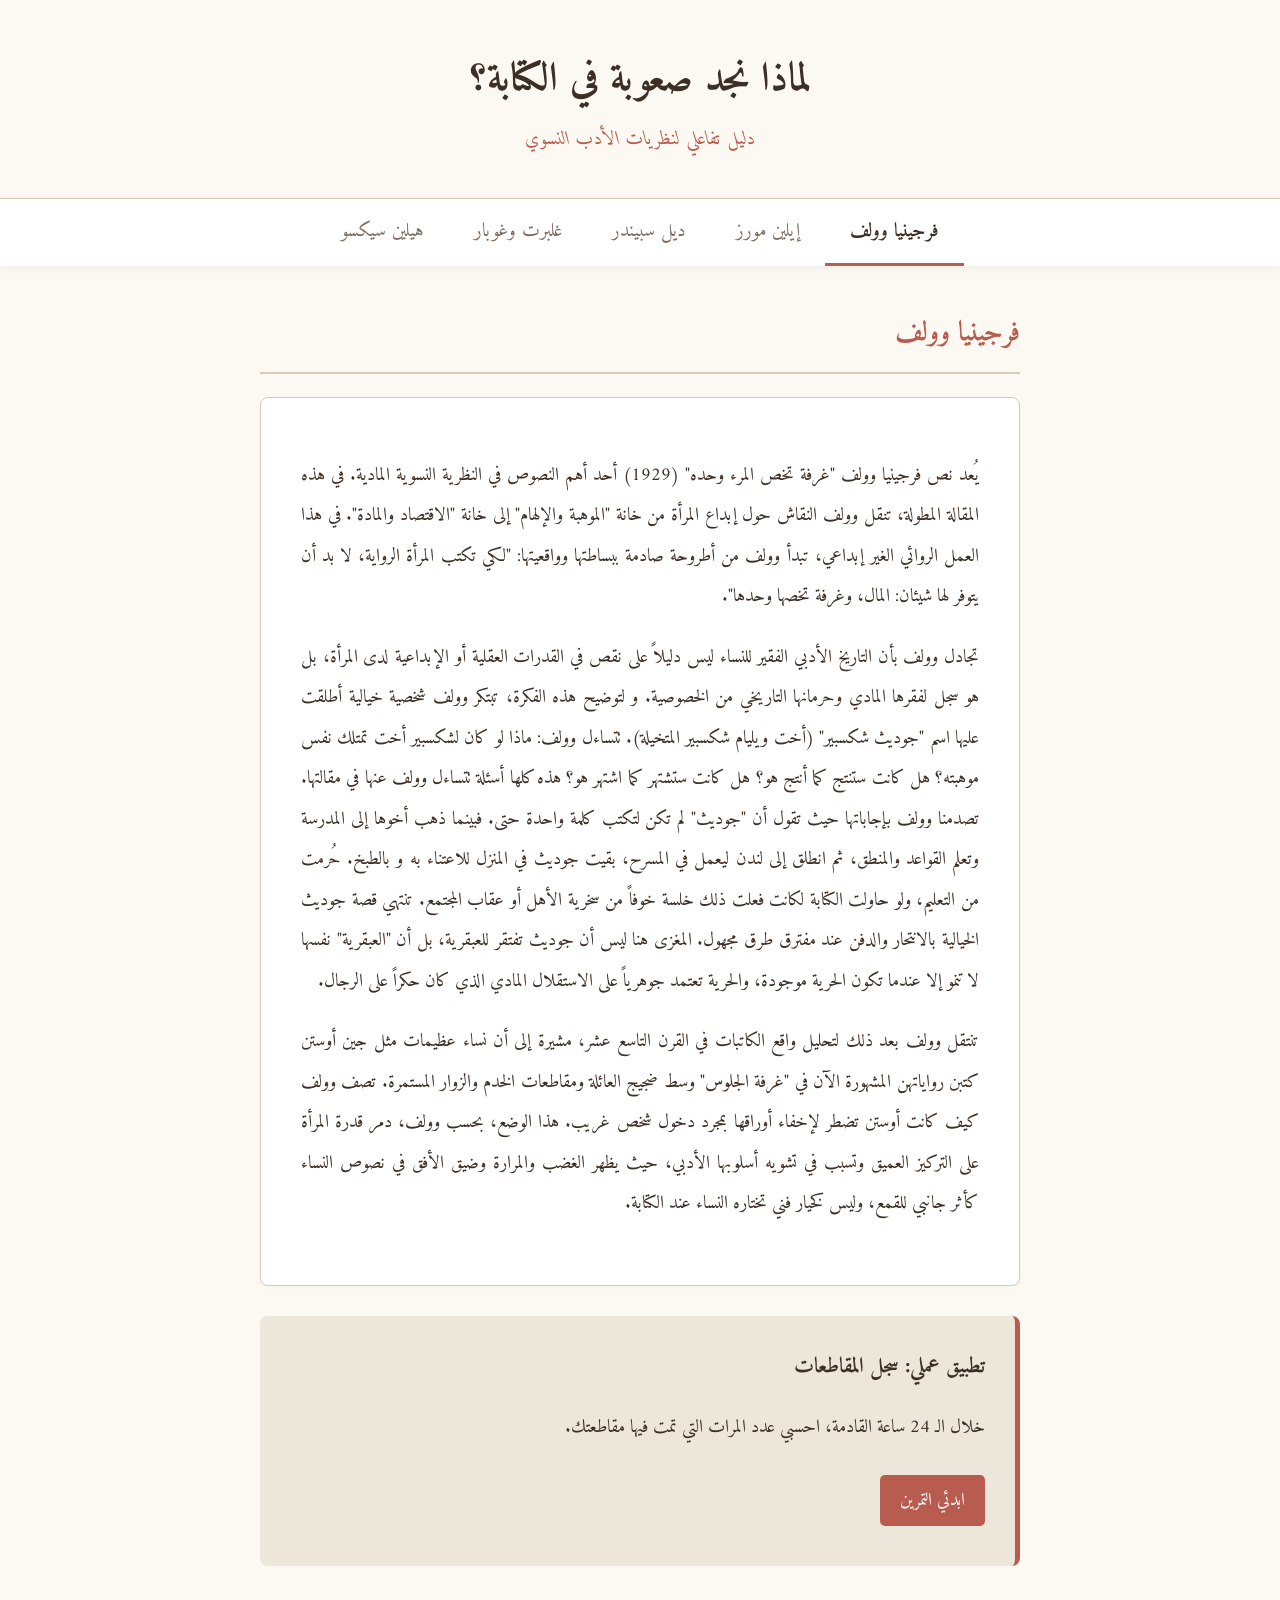
==== commit c3c9fe38: "change theories order" ====
--- a/index.html
+++ b/index.html
@@ -36,9 +36,9 @@
 
     <nav class="main-nav">
       <button class="nav-btn active" data-target="woolf">فرجينيا وولف</button>
-      <button class="nav-btn" data-target="gilbert">غلبرت وغوبار</button>
       <button class="nav-btn" data-target="moers">إيلين مورز</button>
       <button class="nav-btn" data-target="spender">ديل سبيندر</button>
+      <button class="nav-btn" data-target="gilbert">غلبرت وغوبار</button>
       <button class="nav-btn" data-target="cixous">هيلين سيكسو</button>
     </nav>
 
@@ -91,57 +91,6 @@
             <p>
               <strong>المهمة:</strong> قارني وقتك بوقت الرجال في العائلة. هل
               وقتك "ملك عام"؟
-            </p>
-          </div>
-        </div>
-      </section>
-
-      <section id="gilbert" class="theory-section">
-        <h2>غلبرت وغوبار</h2>
-        <div class="reading-content">
-          <p>
-            في أحد فصول كتابهن "المرأة المجنونة في العلية" (1979) تتناول كل من
-            غلربت و غوبار موضوع القلق الذي تمر به النساء عند الكتابة، خصوصا،
-            الكاتبة الأدبية. الفصل "المرأة الكاتبة والقلق من التأليف" يقارن بين
-            "القلق من التأثير" الذي يواجهه الرجال من ناحية، و"القلق من التأليف"
-            الذي تواجهه النساء من ناحية أخرى. تقولان غلربت و غوبار أن المؤلفين
-            الرجال غالبا ما يخافون أن يتأثرون بالمؤلفات التي قدمها الرجال من
-            قبلهم، بمعنى أنهم يخشون أن تكون كتاباتهم الجديدة محط مقارنة بين
-            الكُتاب الرجال السابقين واللاحقين. تقولان إن بلوم ،أحد الدارسين
-            للتاريخ النفسي للكتابة، كان مصرًا على أن هذا التاريخ ذكري ولا يمكن
-            شرحه إلا بطريقة تلائم الرجال. تقولان أن بلوم ناقش هذا العقدة التي
-            تسعى إلى تدمير ما كتبه الرجال من قبل هذا الكاتب، وحتى قبله، حيث يقول
-            "لا يصبح الرجل شاعرًا إلا بإبطال والده الشعري بطريقة أو بأخرى".
-          </p>
-          <p>
-            تجادل غلبرت و غوبار بأنه إذا استخدمنا نموذج بلوم الأبوي للشعر، فإننا
-            سندرك حتمًا أن الكاتبة لا تختبر "قلق التأثير" بنفس الطريقة التي
-            يختبرها نظيرها الرجل. والسبب بسيط: وهو أن الكاتبة عليها أن تواجه
-            أسلافًا أدبيين أغلبهم من الذكور، مما يجعلهم مختلفين عنها بشكل جوهري.
-            هؤلاء الأسلاف لا يجسدون السلطة الأبوية فحسب، بل يحاولون سجن المرأة
-            داخل تعريفات ضيقة لما تستطيع كتابته. يحبسونها في صور نمطية متطرفة
-            (إما 'الملاك' أو 'الوحش'). هذه الصور النمطية التي يفرضها السلف الذكر
-            تخلق صراعًا حادًا مع شعور الكاتبة بذاتها، وباستقلاليتها، وبقدرتها
-            الإبداعية. حيث تبدأ تشعر بأن هناك تفاوت بين حقيقة أن الذكر هو الذي
-            يمثل السلطة، ولكن من ناحية أخرى، يفشل في تقديم نموذج يفسر أو يحدد
-            الطريقة التي تختبر بها المرأة هويتها ككاتبة. علاوة على ذلك، فإن
-            السلطة الذكورية التي يبني بها هؤلاء الكتاب شخصياتهم الأدبية، وصراعات
-            القوة الشرسة التي يخوضونها لخلق ذواتهم، تبدو للكاتبة متناقضة تماماً
-            مع شروط تعريفها لجندرها. وعليه، فإن "قلق التأثير" الذي يعيشه الشاعر
-            الرجل، تشعر به الشاعرة أو الكاتبة كقلق أولي وأعمق تسميه الكاتبتان
-            "قلق التأليف"؛ وهو خوف جذري ينتاب المرأة من أنها عاجزة عن الإبداع
-            والتأليف، وبما أنها لا تستطيع أبداً أن تصبح سلفًا (لأن الأسلاف
-            رجال)، فإن فعل الكتابة بحد ذاته قد يؤدي إلى عزلتها أو تدميرها.
-          </p>
-        </div>
-        <div class="interactive-box">
-          <h3>تطبيق عملي: تشخيص الناقد الداخلي</h3>
-          <p>اكتبي جملة كنتِ تخافين من نشرها بسبب "الصوت الداخلي".</p>
-          <button class="action-btn">تحليل الخوف</button>
-          <div class="result-panel">
-            <p>
-              <strong>المهمة:</strong> هل خفتِ لأنها "خاطئة"، أم لأنك خفتِ أن
-              تُوصفي بالجنون أو التمرد؟
             </p>
           </div>
         </div>
@@ -237,12 +186,77 @@
         </div>
         <div class="interactive-box">
           <h3>تطبيق عملي: شجرة العائلة المفقودة</h3>
-          <p>حاولي تذكر أسماء 5 كاتبات عراقيات قرأتِ لهن في المدرسة.</p>
+          <p>
+            حاولي تذكر أسماء 5 كاتبات عراقيات أو عربيات قرأت لهن في المدرسة.
+          </p>
           <button class="action-btn">كشف الحقيقة</button>
           <div class="result-panel">
             <p>
               <strong>المهمة:</strong> إذا لم تستطيعي، فهذا دليل على "المحو".
               ابحثي اليوم عن كاتبة منسية.
+            </p>
+          </div>
+        </div>
+        <div class="interactive-box" style="margin-top: 15px">
+          <h3>تطبيق عملي: شجرة العائلة المفقودة (2)</h3>
+          <p>حاولي تذكر الاسم الثلاثي الكامل لجدة والدتكِ (أم أمكِ).</p>
+          <button class="action-btn">تحليل الذاكرة</button>
+          <div class="result-panel">
+            <p>
+              <strong>المهمة:</strong> غالباً ما نحفظ نسب الآباء لسابع جد، بينما
+              تسقط أسماء النساء من الذاكرة العائلية بعد جيلين فقط. هذا هو المحو
+              على المستوى الشخصي.
+            </p>
+          </div>
+        </div>
+      </section>
+
+      <section id="gilbert" class="theory-section">
+        <h2>غلبرت وغوبار</h2>
+        <div class="reading-content">
+          <p>
+            في أحد فصول كتابهن "المرأة المجنونة في العلية" (1979) تتناول كل من
+            غلربت و غوبار موضوع القلق الذي تمر به النساء عند الكتابة، خصوصا،
+            الكاتبة الأدبية. الفصل "المرأة الكاتبة والقلق من التأليف" يقارن بين
+            "القلق من التأثير" الذي يواجهه الرجال من ناحية، و"القلق من التأليف"
+            الذي تواجهه النساء من ناحية أخرى. تقولان غلربت و غوبار أن المؤلفين
+            الرجال غالبا ما يخافون أن يتأثرون بالمؤلفات التي قدمها الرجال من
+            قبلهم، بمعنى أنهم يخشون أن تكون كتاباتهم الجديدة محط مقارنة بين
+            الكُتاب الرجال السابقين واللاحقين. تقولان إن بلوم ،أحد الدارسين
+            للتاريخ النفسي للكتابة، كان مصرًا على أن هذا التاريخ ذكري ولا يمكن
+            شرحه إلا بطريقة تلائم الرجال. تقولان أن بلوم ناقش هذا العقدة التي
+            تسعى إلى تدمير ما كتبه الرجال من قبل هذا الكاتب، وحتى قبله، حيث يقول
+            "لا يصبح الرجل شاعرًا إلا بإبطال والده الشعري بطريقة أو بأخرى".
+          </p>
+          <p>
+            تجادل غلبرت و غوبار بأنه إذا استخدمنا نموذج بلوم الأبوي للشعر، فإننا
+            سندرك حتمًا أن الكاتبة لا تختبر "قلق التأثير" بنفس الطريقة التي
+            يختبرها نظيرها الرجل. والسبب بسيط: وهو أن الكاتبة عليها أن تواجه
+            أسلافًا أدبيين أغلبهم من الذكور، مما يجعلهم مختلفين عنها بشكل جوهري.
+            هؤلاء الأسلاف لا يجسدون السلطة الأبوية فحسب، بل يحاولون سجن المرأة
+            داخل تعريفات ضيقة لما تستطيع كتابته. يحبسونها في صور نمطية متطرفة
+            (إما 'الملاك' أو 'الوحش'). هذه الصور النمطية التي يفرضها السلف الذكر
+            تخلق صراعًا حادًا مع شعور الكاتبة بذاتها، وباستقلاليتها، وبقدرتها
+            الإبداعية. حيث تبدأ تشعر بأن هناك تفاوت بين حقيقة أن الذكر هو الذي
+            يمثل السلطة، ولكن من ناحية أخرى، يفشل في تقديم نموذج يفسر أو يحدد
+            الطريقة التي تختبر بها المرأة هويتها ككاتبة. علاوة على ذلك، فإن
+            السلطة الذكورية التي يبني بها هؤلاء الكتاب شخصياتهم الأدبية، وصراعات
+            القوة الشرسة التي يخوضونها لخلق ذواتهم، تبدو للكاتبة متناقضة تماماً
+            مع شروط تعريفها لجندرها. وعليه، فإن "قلق التأثير" الذي يعيشه الشاعر
+            الرجل، تشعر به الشاعرة أو الكاتبة كقلق أولي وأعمق تسميه الكاتبتان
+            "قلق التأليف"؛ وهو خوف جذري ينتاب المرأة من أنها عاجزة عن الإبداع
+            والتأليف، وبما أنها لا تستطيع أبداً أن تصبح سلفًا (لأن الأسلاف
+            رجال)، فإن فعل الكتابة بحد ذاته قد يؤدي إلى عزلتها أو تدميرها.
+          </p>
+        </div>
+        <div class="interactive-box">
+          <h3>تطبيق عملي: تشخيص الناقد الداخلي</h3>
+          <p>اكتبي جملة كنتِ تخافين من نشرها بسبب "الصوت الداخلي".</p>
+          <button class="action-btn">تحليل الخوف</button>
+          <div class="result-panel">
+            <p>
+              <strong>المهمة:</strong> هل خفتِ لأنها "خاطئة"، أم لأنك خفتِ أن
+              تُوصفي بالجنون أو التمرد؟
             </p>
           </div>
         </div>
